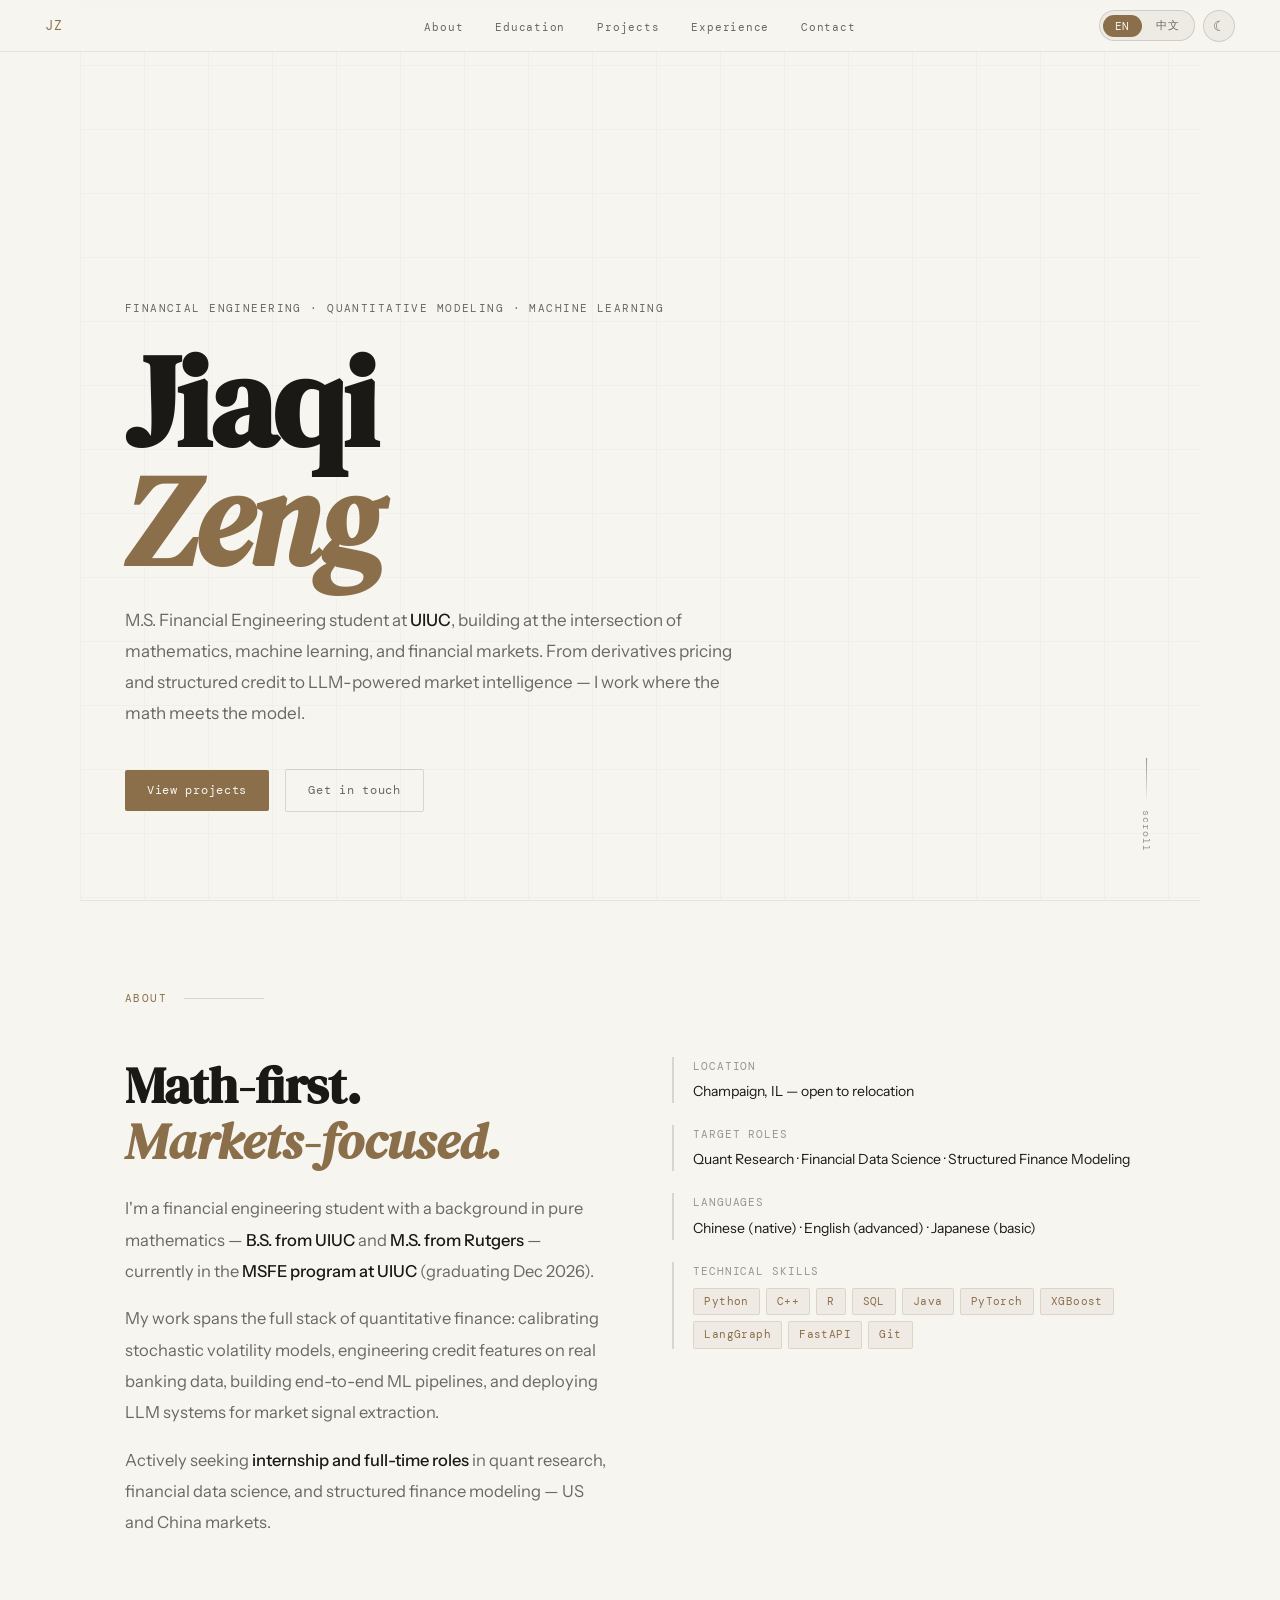
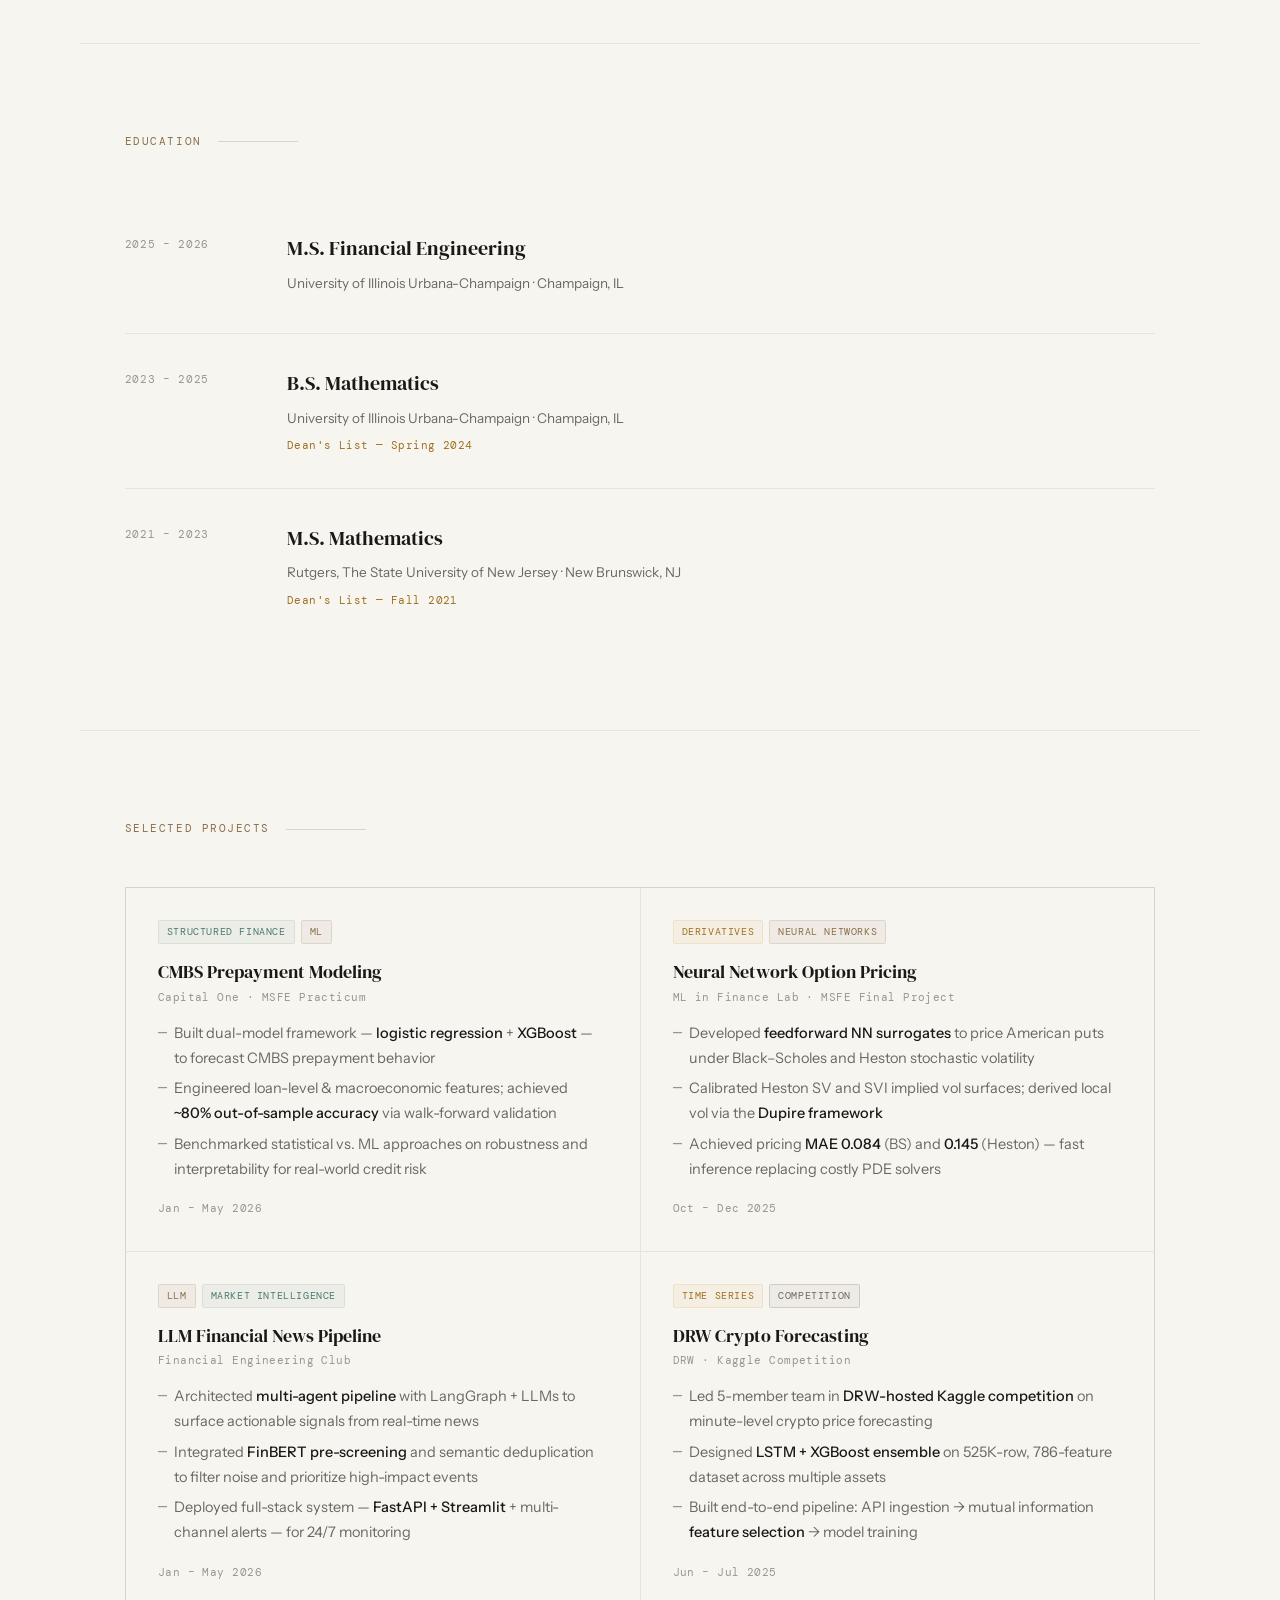
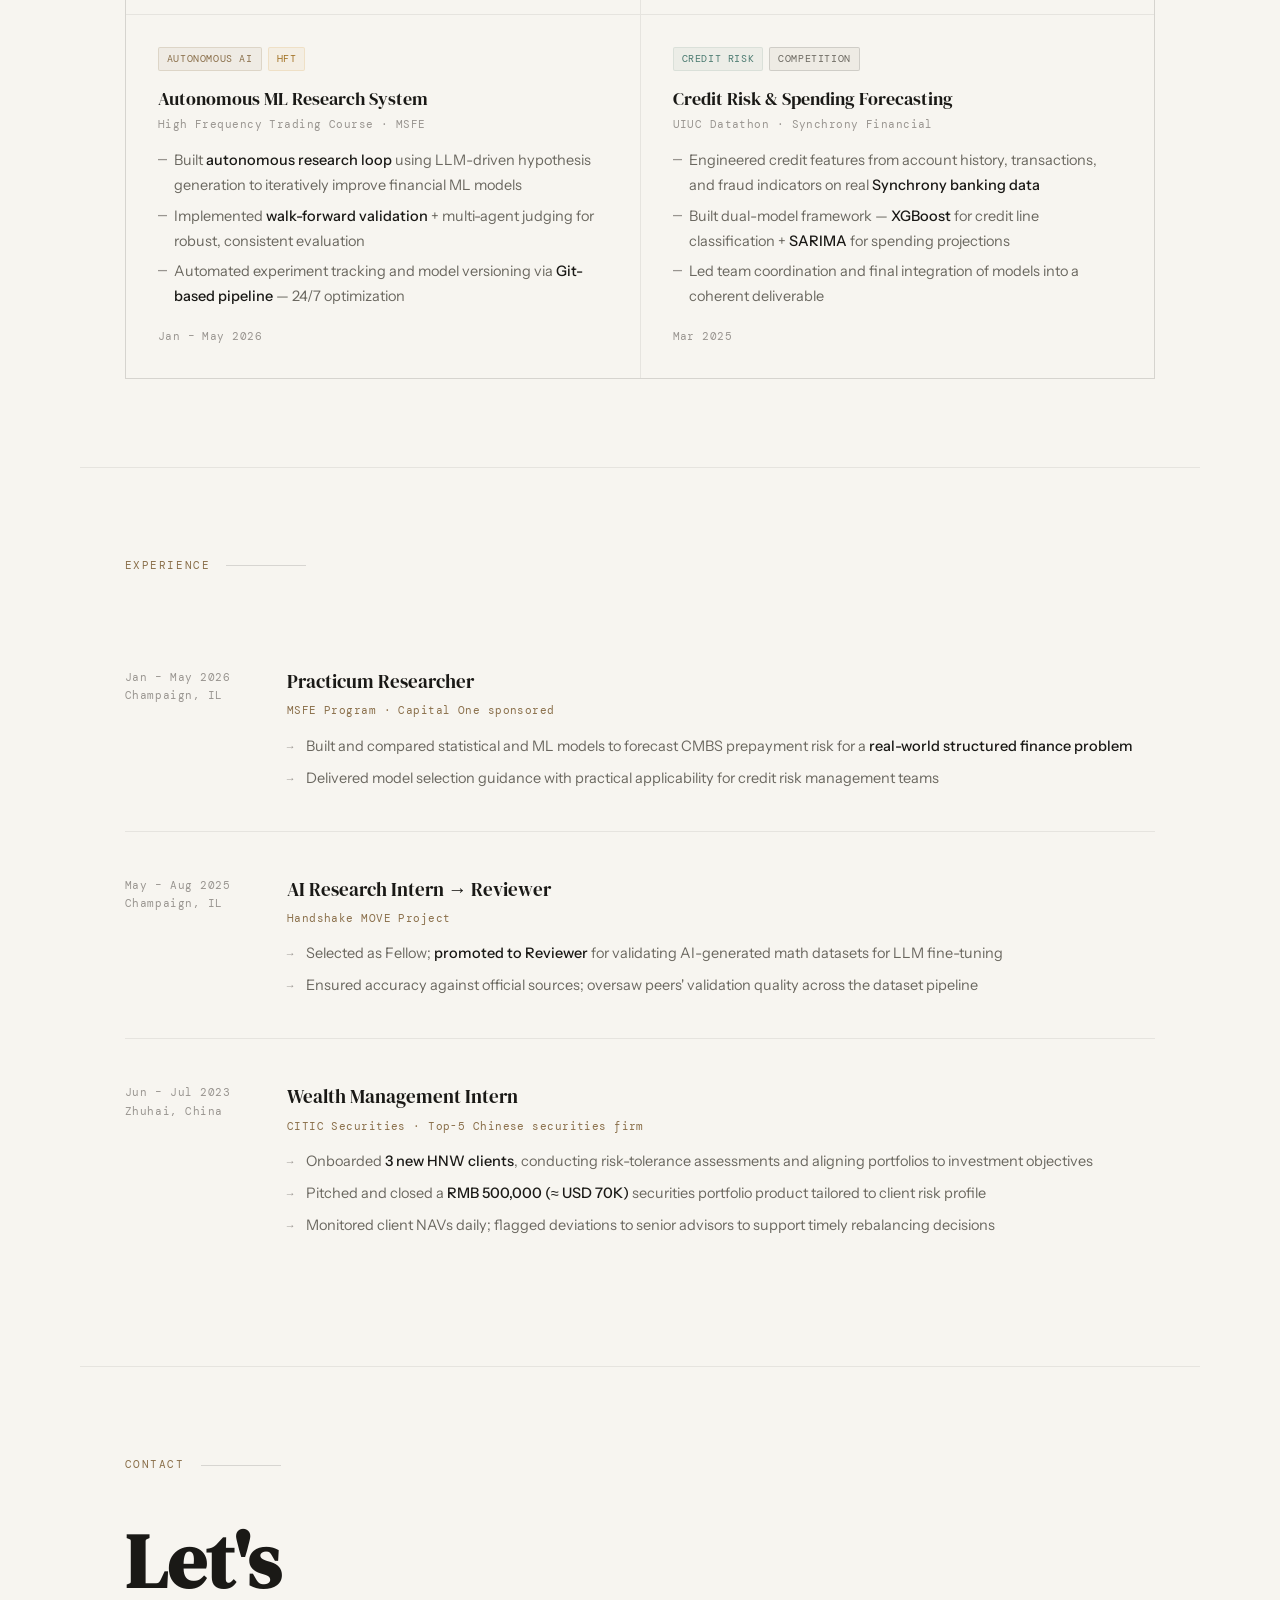
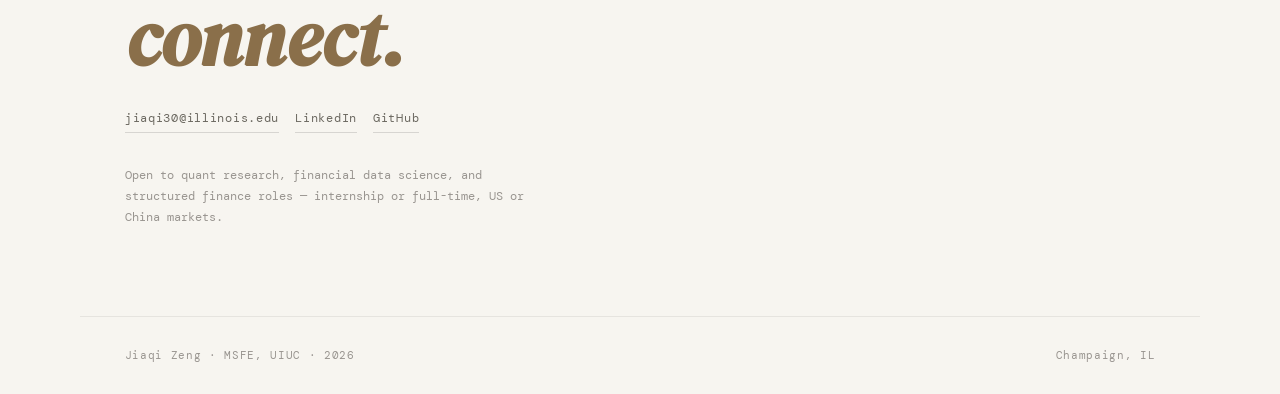
==== index-en.html @ da7a1f0c "Initial personal website" ====
<!DOCTYPE html>
<html lang="en" data-theme="light" data-lang="en">
<head>
<meta charset="UTF-8">
<meta name="viewport" content="width=device-width, initial-scale=1.0">
<title>Jiaqi Zeng</title>
<link rel="preconnect" href="https://fonts.googleapis.com">
<link rel="preconnect" href="https://fonts.gstatic.com" crossorigin>
<link href="https://fonts.googleapis.com/css2?family=DM+Serif+Display:ital@0;1&family=DM+Mono:wght@300;400;500&family=Instrument+Sans:wght@400;500&family=Noto+Serif+SC:wght@400;500&display=swap" rel="stylesheet">
<style>
[data-theme="dark"]{
  --bg:#0a0a0a;--bg2:#111;--bg3:#1a1a1a;--bg4:#222;
  --border:rgba(255,255,255,0.07);--border2:rgba(255,255,255,0.13);
  --text:#e8e6e0;--muted:#7a7870;--muted2:#4e4d48;
  --accent:#c8b89a;--accent2:#8fa89e;--gold:#d4a853;
  --nav-bg:rgba(10,10,10,0.9);
  --tag-bg:rgba(200,184,154,0.08);--tag-bd:rgba(200,184,154,0.18);
  --card:#0a0a0a;--card-h:#161616;
  --grid:rgba(200,184,154,0.03);
}
[data-theme="light"]{
  --bg:#f7f5f0;--bg2:#fff;--bg3:#eeebe4;--bg4:#e5e2da;
  --border:rgba(0,0,0,0.07);--border2:rgba(0,0,0,0.13);
  --text:#1a1916;--muted:#6b6860;--muted2:#999590;
  --accent:#8a6f4a;--accent2:#4a7a70;--gold:#a07020;
  --nav-bg:rgba(247,245,240,0.92);
  --tag-bg:rgba(138,111,74,0.07);--tag-bd:rgba(138,111,74,0.18);
  --card:#f7f5f0;--card-h:#f0ede6;
  --grid:rgba(138,111,74,0.04);
}
*,*::before,*::after{box-sizing:border-box;margin:0;padding:0;}
html{scroll-behavior:smooth;}
body{
  background:var(--bg);color:var(--text);
  font-family:'Instrument Sans',sans-serif;font-size:16px;line-height:1.78;
  overflow-x:hidden;transition:background .35s,color .35s;
}
::selection{background:rgba(200,184,154,.2);}

/* NAV */
nav{
  position:fixed;top:0;left:0;right:0;z-index:200;
  height:52px;display:flex;align-items:center;justify-content:space-between;
  padding:0 clamp(1.2rem,3.8vw,2.8rem);
  background:var(--nav-bg);backdrop-filter:blur(14px);
  border-bottom:1px solid var(--border);transition:background .35s;
}
.logo{font-family:'DM Mono',monospace;font-size:13px;color:var(--accent);letter-spacing:.08em;text-decoration:none;transition:color .2s;}
.logo:hover{color:var(--text);}
.nav-links{
  display:flex;gap:2rem;list-style:none;
  position:absolute;left:50%;transform:translateX(-50%);
}
.nav-links a{font-family:'DM Mono',monospace;font-size:11px;color:var(--muted);text-decoration:none;letter-spacing:.07em;transition:color .2s;}
.nav-links a:hover{color:var(--text);}
.nav-r{display:flex;align-items:center;gap:8px;}
.pill{display:flex;align-items:center;background:var(--bg3);border:1px solid var(--border2);border-radius:100px;padding:3px;gap:2px;}
.tbtn{font-family:'DM Mono',monospace;font-size:11px;letter-spacing:.06em;padding:4px 12px;border-radius:100px;border:none;cursor:pointer;background:transparent;color:var(--muted);transition:background .2s,color .2s;}
.tbtn.on{background:var(--accent);color:var(--bg);}
.ibtn{width:32px;height:32px;border-radius:50%;display:flex;align-items:center;justify-content:center;background:var(--bg3);border:1px solid var(--border2);cursor:pointer;font-size:14px;color:var(--muted);transition:background .2s,color .2s;}
.ibtn:hover{background:var(--bg4);color:var(--text);}

/* HERO */
#hero{
  min-height:100vh;display:flex;flex-direction:column;justify-content:flex-end;
  padding:0 clamp(1.2rem,3.8vw,2.8rem) 5.5rem;
  position:relative;overflow:hidden;
  width:min(1120px,100%);margin:0 auto;
}
.hgrid{position:absolute;inset:0;pointer-events:none;background-image:linear-gradient(var(--grid) 1px,transparent 1px),linear-gradient(90deg,var(--grid) 1px,transparent 1px);background-size:64px 64px;}
.hlabel{font-family:'DM Mono',monospace;font-size:11px;color:var(--muted);letter-spacing:.13em;text-transform:uppercase;margin-bottom:1.6rem;opacity:0;animation:fu .8s .2s forwards;}
.hname{font-family:'DM Serif Display',serif;font-size:clamp(4rem,10vw,9rem);line-height:.92;letter-spacing:-.02em;color:var(--text);margin-bottom:1.6rem;opacity:0;animation:fu .8s .35s forwards;}
.hname em{font-style:italic;color:var(--accent);}
.hdesc{max-width:620px;font-size:17px;color:var(--muted);line-height:1.82;margin-bottom:2.5rem;opacity:0;animation:fu .8s .5s forwards;}
.hdesc strong{color:var(--text);font-weight:500;}
.hcta{display:flex;gap:1rem;align-items:center;opacity:0;animation:fu .8s .65s forwards;}
.bp{font-family:'DM Mono',monospace;font-size:12px;letter-spacing:.06em;padding:10px 22px;background:var(--accent);color:var(--bg);border:none;border-radius:2px;text-decoration:none;transition:opacity .2s,transform .15s;cursor:pointer;}
.bp:hover{opacity:.88;transform:translateY(-1px);}
.bg{font-family:'DM Mono',monospace;font-size:12px;letter-spacing:.06em;padding:10px 22px;background:transparent;color:var(--muted);border:1px solid var(--border2);border-radius:2px;text-decoration:none;transition:color .2s,border-color .2s;}
.bg:hover{color:var(--text);border-color:var(--muted);}
.hscroll{position:absolute;right:2.8rem;bottom:3rem;display:flex;flex-direction:column;align-items:center;gap:8px;opacity:0;animation:fu .8s 1s forwards;}
.hscroll span{font-family:'DM Mono',monospace;font-size:10px;color:var(--muted2);letter-spacing:.1em;writing-mode:vertical-rl;}
.sline{width:1px;height:44px;background:linear-gradient(to bottom,var(--muted2),transparent);animation:sp 2.2s ease-in-out infinite;}

/* SECTIONS */
section{
  padding:5.5rem clamp(1.2rem,3.8vw,2.8rem);
  border-top:1px solid var(--border);transition:border-color .35s;
  width:min(1120px,100%);margin:0 auto;
}
.slabel{font-family:'DM Mono',monospace;font-size:11px;letter-spacing:.14em;color:var(--accent);text-transform:uppercase;margin-bottom:3rem;display:flex;align-items:center;gap:1rem;}
.slabel::after{content:'';flex:1;max-width:80px;height:1px;background:var(--border2);}

/* ABOUT */
.agrid{display:grid;grid-template-columns:1fr 1fr;gap:4rem;align-items:start;}
.ah{font-family:'DM Serif Display',serif;font-size:clamp(2rem,4vw,3.2rem);line-height:1.1;margin-bottom:1.5rem;}
.ah em{font-style:italic;color:var(--accent);}
.at{color:var(--muted);line-height:1.9;font-size:16.5px;margin-bottom:1rem;}
.at strong{color:var(--text);font-weight:500;}
.ar{display:flex;flex-direction:column;gap:1.4rem;}
.ib{border-left:2px solid var(--border2);padding-left:1.2rem;}
.il{font-family:'DM Mono',monospace;font-size:11px;color:var(--muted2);letter-spacing:.08em;text-transform:uppercase;margin-bottom:.3rem;}
.iv{font-size:14px;color:var(--text);line-height:1.55;}
.sw{display:flex;flex-wrap:wrap;gap:6px;margin-top:.4rem;}
.sk{font-family:'DM Mono',monospace;font-size:11px;padding:3px 10px;background:var(--tag-bg);border:1px solid var(--tag-bd);color:var(--accent);border-radius:2px;letter-spacing:.04em;}

/* EDUCATION */
.ei{display:grid;grid-template-columns:130px 1fr;gap:2rem;padding:2rem 0;border-bottom:1px solid var(--border);}
.ei:last-child{border-bottom:none;}
.ey{font-family:'DM Mono',monospace;font-size:11px;color:var(--muted2);letter-spacing:.06em;padding-top:4px;}
.ed{font-family:'DM Serif Display',serif;font-size:1.25rem;color:var(--text);margin-bottom:.25rem;}
.es{font-size:13.5px;color:var(--muted);margin-bottom:.4rem;}
.eh{font-family:'DM Mono',monospace;font-size:11px;color:var(--gold);letter-spacing:.04em;}

/* PROJECTS */
.pgrid{display:grid;grid-template-columns:repeat(2,1fr);gap:1px;background:var(--border);border:1px solid var(--border);}
.pc{background:var(--card);padding:2rem;position:relative;overflow:hidden;transition:background .2s;cursor:default;}
.pc:hover{background:var(--card-h);}
.pc::before{content:'';position:absolute;top:0;left:0;right:0;height:2px;background:transparent;transition:background .3s;}
.pc:hover::before{background:var(--accent);}
.ptags{display:flex;gap:6px;margin-bottom:1rem;flex-wrap:wrap;}
.pt{font-family:'DM Mono',monospace;font-size:10px;letter-spacing:.06em;padding:2px 8px;border-radius:2px;text-transform:uppercase;}
.ptf{background:rgba(143,168,158,.1);color:var(--accent2);border:1px solid rgba(143,168,158,.2);}
.ptm{background:var(--tag-bg);color:var(--accent);border:1px solid var(--tag-bd);}
.ptq{background:rgba(212,168,83,.08);color:var(--gold);border:1px solid rgba(212,168,83,.2);}
.ptc{background:var(--bg3);color:var(--muted);border:1px solid var(--border2);}
.ptitle{font-family:'DM Serif Display',serif;font-size:1.15rem;color:var(--text);margin-bottom:.3rem;line-height:1.25;}
.porg{font-family:'DM Mono',monospace;font-size:11px;color:var(--muted2);margin-bottom:.85rem;letter-spacing:.04em;}
.pbl{list-style:none;display:flex;flex-direction:column;gap:.35rem;}
.pbl li{font-size:14.5px;color:var(--muted);padding-left:1rem;position:relative;line-height:1.72;}
.pbl li::before{content:'—';position:absolute;left:0;color:var(--muted2);font-family:'DM Mono',monospace;}
.pbl li strong{color:var(--text);font-weight:500;}
.pdate{font-family:'DM Mono',monospace;font-size:11px;color:var(--muted2);margin-top:1.1rem;letter-spacing:.04em;}

/* EXPERIENCE */
.xi{display:grid;grid-template-columns:130px 1fr;gap:2rem;padding:2.5rem 0;border-bottom:1px solid var(--border);}
.xi:last-child{border-bottom:none;}
.xp{font-family:'DM Mono',monospace;font-size:11px;color:var(--muted2);letter-spacing:.05em;line-height:1.65;padding-top:4px;}
.xt{font-family:'DM Serif Display',serif;font-size:1.2rem;color:var(--text);margin-bottom:.2rem;}
.xc{font-family:'DM Mono',monospace;font-size:11px;color:var(--accent);margin-bottom:.8rem;letter-spacing:.04em;}
.xbl{list-style:none;display:flex;flex-direction:column;gap:.45rem;}
.xbl li{font-size:14.5px;color:var(--muted);padding-left:1.2rem;position:relative;line-height:1.72;}
.xbl li::before{content:'→';position:absolute;left:0;color:var(--muted2);font-family:'DM Mono',monospace;font-size:11px;top:3px;}
.xbl li strong{color:var(--text);font-weight:500;}

/* CONTACT */
#contact{min-height:48vh;display:flex;flex-direction:column;justify-content:center;}
.ch{font-family:'DM Serif Display',serif;font-size:clamp(2.5rem,6vw,5rem);line-height:1;margin-bottom:2rem;}
.ch em{font-style:italic;color:var(--accent);}
.clinks{display:flex;flex-wrap:wrap;gap:1rem;margin-bottom:2rem;}
.cl{font-family:'DM Mono',monospace;font-size:12px;letter-spacing:.06em;color:var(--muted);text-decoration:none;border-bottom:1px solid var(--border2);padding-bottom:2px;transition:color .2s,border-color .2s;}
.cl:hover{color:var(--accent);border-color:var(--accent);}
.cn{font-family:'DM Mono',monospace;font-size:12px;color:var(--muted2);max-width:420px;line-height:1.75;}

/* FOOTER */
footer{
  padding:1.8rem clamp(1.2rem,3.8vw,2.8rem);
  border-top:1px solid var(--border);display:flex;justify-content:space-between;
  align-items:center;flex-wrap:wrap;gap:1rem;
  width:min(1120px,100%);margin:0 auto;
}
footer span{font-family:'DM Mono',monospace;font-size:11px;color:var(--muted2);letter-spacing:.06em;}

/* ZH FONT OVERRIDES */
[data-lang="zh"] .hname,[data-lang="zh"] .ah,[data-lang="zh"] .ed,
[data-lang="zh"] .ptitle,[data-lang="zh"] .xt,[data-lang="zh"] .ch{
  font-family:'Noto Serif SC','DM Serif Display',serif;letter-spacing:.02em;
}

/* ANIMATIONS */
@keyframes fu{from{opacity:0;transform:translateY(18px);}to{opacity:1;transform:translateY(0);}}
@keyframes sp{0%,100%{opacity:.3;}50%{opacity:1;}}
.reveal{opacity:0;transform:translateY(22px);transition:opacity .7s ease,transform .7s ease;}
.reveal.visible{opacity:1;transform:translateY(0);}

/* RESPONSIVE */
@media(max-width:768px){
  nav{padding:0 1rem;}
  .nav-links{display:none;}
  #hero,section,footer{padding-left:1rem;padding-right:1rem;width:100%;}
  #hero{padding-bottom:4rem;}
  .hscroll{display:none;}
  .agrid,.pgrid{grid-template-columns:1fr;}
  .ei,.xi{grid-template-columns:1fr;gap:.4rem;}
}
</style>
</head>
<body>

<nav>
  <a href="#hero" class="logo">JZ</a>
  <ul class="nav-links">
    <li><a href="#about"      data-en="About"      data-zh="关于">About</a></li>
    <li><a href="#education"  data-en="Education"  data-zh="教育">Education</a></li>
    <li><a href="#projects"   data-en="Projects"   data-zh="项目">Projects</a></li>
    <li><a href="#experience" data-en="Experience" data-zh="经历">Experience</a></li>
    <li><a href="#contact"    data-en="Contact"    data-zh="联系">Contact</a></li>
  </ul>
  <div class="nav-r">
    <div class="pill">
      <button class="tbtn on" id="ben" onclick="setLang('en')">EN</button>
      <button class="tbtn"    id="bzh" onclick="setLang('zh')">中文</button>
    </div>
    <button class="ibtn" id="tibtn" onclick="toggleTheme()">☾</button>
  </div>
</nav>

<!-- HERO -->
<section id="hero">
  <div class="hgrid"></div>
  <p class="hlabel"
     data-en="Financial Engineering · Quantitative Modeling · Machine Learning"
     data-zh="金融工程 · 量化建模 · 机器学习">
    Financial Engineering · Quantitative Modeling · Machine Learning
  </p>
  <h1 class="hname">Jiaqi<br><em>Zeng</em></h1>
  <p class="hdesc"
     data-en="M.S. Financial Engineering student at <strong>UIUC</strong>, building at the intersection of mathematics, machine learning, and financial markets. From derivatives pricing and structured credit to LLM-powered market intelligence — I work where the math meets the model."
     data-zh="<strong>伊利诺伊大学香槟分校</strong>金融工程硕士在读，专注于数学、机器学习与金融市场的交叉领域。研究方向涵盖衍生品定价、结构化信贷建模到基于大语言模型的市场情报系统——在数学推导与模型落地之间寻找最优解。">
    M.S. Financial Engineering student at <strong>UIUC</strong>, building at the intersection of mathematics, machine learning, and financial markets. From derivatives pricing and structured credit to LLM-powered market intelligence — I work where the math meets the model.
  </p>
  <div class="hcta">
    <a href="#projects" class="bp" data-en="View projects" data-zh="查看项目">View projects</a>
    <a href="mailto:jiaqi30@illinois.edu" class="bg" data-en="Get in touch" data-zh="联系我">Get in touch</a>
  </div>
  <div class="hscroll">
    <div class="sline"></div>
    <span data-en="scroll" data-zh="滚动">scroll</span>
  </div>
</section>

<!-- ABOUT -->
<section id="about">
  <p class="slabel" data-en="About" data-zh="关于我">About</p>
  <div class="agrid">
    <div class="reveal">
      <h2 class="ah"
          data-en="Math-first.<br><em>Markets-focused.</em>"
          data-zh="数学为本，<br><em>市场为向。</em>">
        Math-first.<br><em>Markets-focused.</em>
      </h2>
      <p class="at"
         data-en="I'm a financial engineering student with a background in pure mathematics — <strong>B.S. from UIUC</strong> and <strong>M.S. from Rutgers</strong> — currently in the <strong>MSFE program at UIUC</strong> (graduating Dec 2026)."
         data-zh="金融工程在读学生，数学背景扎实——<strong>伊利诺伊大学香槟分校数学学士</strong>、<strong>罗格斯大学数学硕士</strong>，目前就读于<strong>UIUC金融工程硕士项目</strong>（预计2026年12月毕业）。">
        I'm a financial engineering student with a background in pure mathematics — <strong>B.S. from UIUC</strong> and <strong>M.S. from Rutgers</strong> — currently in the <strong>MSFE program at UIUC</strong> (graduating Dec 2026).
      </p>
      <p class="at"
         data-en="My work spans the full stack of quantitative finance: calibrating stochastic volatility models, engineering credit features on real banking data, building end-to-end ML pipelines, and deploying LLM systems for market signal extraction."
         data-zh="研究方向覆盖量化金融全栈：随机波动率模型校准、真实银行数据的信用特征工程、端到端ML流水线构建，以及用于市场信号提取的大语言模型系统部署。">
        My work spans the full stack of quantitative finance: calibrating stochastic volatility models, engineering credit features on real banking data, building end-to-end ML pipelines, and deploying LLM systems for market signal extraction.
      </p>
      <p class="at"
         data-en="Actively seeking <strong>internship and full-time roles</strong> in quant research, financial data science, and structured finance modeling — US and China markets."
         data-zh="正积极寻找量化研究、金融数据科学及结构化金融建模方向的<strong>实习或全职机会</strong>，中美两地均考虑。">
        Actively seeking <strong>internship and full-time roles</strong> in quant research, financial data science, and structured finance modeling — US and China markets.
      </p>
    </div>
    <div class="ar reveal">
      <div class="ib">
        <div class="il" data-en="Location" data-zh="所在地">Location</div>
        <div class="iv" data-en="Champaign, IL — open to relocation" data-zh="伊利诺伊州香槟市，接受外地机会">Champaign, IL — open to relocation</div>
      </div>
      <div class="ib">
        <div class="il" data-en="Target roles" data-zh="目标方向">Target roles</div>
        <div class="iv" data-en="Quant Research · Financial Data Science · Structured Finance Modeling" data-zh="量化研究 · 金融数据科学 · 结构化金融建模">Quant Research · Financial Data Science · Structured Finance Modeling</div>
      </div>
      <div class="ib">
        <div class="il" data-en="Languages" data-zh="语言能力">Languages</div>
        <div class="iv" data-en="Chinese (native) · English (advanced) · Japanese (basic)" data-zh="中文（母语）· 英语（流利）· 日语（基础）">Chinese (native) · English (advanced) · Japanese (basic)</div>
      </div>
      <div class="ib">
        <div class="il" data-en="Technical skills" data-zh="技术栈">Technical skills</div>
        <div class="sw">
          <span class="sk">Python</span><span class="sk">C++</span><span class="sk">R</span>
          <span class="sk">SQL</span><span class="sk">Java</span><span class="sk">PyTorch</span>
          <span class="sk">XGBoost</span><span class="sk">LangGraph</span>
          <span class="sk">FastAPI</span><span class="sk">Git</span>
        </div>
      </div>
    </div>
  </div>
</section>

<!-- EDUCATION -->
<section id="education">
  <p class="slabel" data-en="Education" data-zh="教育背景">Education</p>
  <div class="ei reveal">
    <div class="ey">2025 – 2026</div>
    <div>
      <div class="ed" data-en="M.S. Financial Engineering" data-zh="金融工程硕士">M.S. Financial Engineering</div>
      <div class="es" data-en="University of Illinois Urbana-Champaign · Champaign, IL" data-zh="伊利诺伊大学香槟分校 · 伊利诺伊州香槟市">University of Illinois Urbana-Champaign · Champaign, IL</div>
    </div>
  </div>
  <div class="ei reveal">
    <div class="ey">2023 – 2025</div>
    <div>
      <div class="ed" data-en="B.S. Mathematics" data-zh="数学学士">B.S. Mathematics</div>
      <div class="es" data-en="University of Illinois Urbana-Champaign · Champaign, IL" data-zh="伊利诺伊大学香槟分校 · 伊利诺伊州香槟市">University of Illinois Urbana-Champaign · Champaign, IL</div>
      <div class="eh" data-en="Dean's List — Spring 2024" data-zh="院长奖学金名单 — 2024年春">Dean's List — Spring 2024</div>
    </div>
  </div>
  <div class="ei reveal">
    <div class="ey">2021 – 2023</div>
    <div>
      <div class="ed" data-en="M.S. Mathematics" data-zh="数学硕士">M.S. Mathematics</div>
      <div class="es" data-en="Rutgers, The State University of New Jersey · New Brunswick, NJ" data-zh="罗格斯大学 · 新泽西州新不伦瑞克市">Rutgers, The State University of New Jersey · New Brunswick, NJ</div>
      <div class="eh" data-en="Dean's List — Fall 2021" data-zh="院长奖学金名单 — 2021年秋">Dean's List — Fall 2021</div>
    </div>
  </div>
</section>

<!-- PROJECTS -->
<section id="projects">
  <p class="slabel" data-en="Selected projects" data-zh="精选项目">Selected projects</p>
  <div class="pgrid">

    <div class="pc reveal">
      <div class="ptags">
        <span class="pt ptf" data-en="Structured Finance" data-zh="结构化金融">Structured Finance</span>
        <span class="pt ptm">ML</span>
      </div>
      <div class="ptitle" data-en="CMBS Prepayment Modeling" data-zh="CMBS提前还款建模">CMBS Prepayment Modeling</div>
      <div class="porg" data-en="Capital One · MSFE Practicum" data-zh="Capital One · MSFE实践项目">Capital One · MSFE Practicum</div>
      <ul class="pbl">
        <li data-en="Built dual-model framework — <strong>logistic regression</strong> + <strong>XGBoost</strong> — to forecast CMBS prepayment behavior" data-zh="构建双模型框架——<strong>逻辑回归</strong>基准 + <strong>XGBoost</strong>分类器，预测CMBS提前还款行为">Built dual-model framework — <strong>logistic regression</strong> + <strong>XGBoost</strong> — to forecast CMBS prepayment behavior</li>
        <li data-en="Engineered loan-level &amp; macroeconomic features; achieved <strong>~80% out-of-sample accuracy</strong> via walk-forward validation" data-zh="工程化贷款层级及宏观经济特征；通过前推验证实现<strong>约80%样本外准确率</strong>">Engineered loan-level &amp; macroeconomic features; achieved <strong>~80% out-of-sample accuracy</strong> via walk-forward validation</li>
        <li data-en="Benchmarked statistical vs. ML approaches on robustness and interpretability for real-world credit risk" data-zh="对比统计与ML方法在鲁棒性和可解释性方面的表现，服务实际信用风险管理">Benchmarked statistical vs. ML approaches on robustness and interpretability for real-world credit risk</li>
      </ul>
      <div class="pdate" data-en="Jan – May 2026" data-zh="2026年1月–5月">Jan – May 2026</div>
    </div>

    <div class="pc reveal">
      <div class="ptags">
        <span class="pt ptq" data-en="Derivatives" data-zh="衍生品">Derivatives</span>
        <span class="pt ptm" data-en="Neural Networks" data-zh="神经网络">Neural Networks</span>
      </div>
      <div class="ptitle" data-en="Neural Network Option Pricing" data-zh="神经网络期权定价">Neural Network Option Pricing</div>
      <div class="porg" data-en="ML in Finance Lab · MSFE Final Project" data-zh="金融机器学习课 · MSFE期末项目">ML in Finance Lab · MSFE Final Project</div>
      <ul class="pbl">
        <li data-en="Developed <strong>feedforward NN surrogates</strong> to price American puts under Black–Scholes and Heston stochastic volatility" data-zh="构建<strong>前馈神经网络代理模型</strong>，在Black–Scholes和Heston随机波动率下对美式看跌期权定价">Developed <strong>feedforward NN surrogates</strong> to price American puts under Black–Scholes and Heston stochastic volatility</li>
        <li data-en="Calibrated Heston SV and SVI implied vol surfaces; derived local vol via the <strong>Dupire framework</strong>" data-zh="校准Heston随机波动率及SVI隐含波动率曲面；通过<strong>Dupire框架</strong>推导局部波动率">Calibrated Heston SV and SVI implied vol surfaces; derived local vol via the <strong>Dupire framework</strong></li>
        <li data-en="Achieved pricing <strong>MAE 0.084</strong> (BS) and <strong>0.145</strong> (Heston) — fast inference replacing costly PDE solvers" data-zh="定价<strong>MAE 0.084</strong>（BS）和<strong>0.145</strong>（Heston）——高效推理替代计算密集型PDE求解器">Achieved pricing <strong>MAE 0.084</strong> (BS) and <strong>0.145</strong> (Heston) — fast inference replacing costly PDE solvers</li>
      </ul>
      <div class="pdate" data-en="Oct – Dec 2025" data-zh="2025年10月–12月">Oct – Dec 2025</div>
    </div>

    <div class="pc reveal">
      <div class="ptags">
        <span class="pt ptm">LLM</span>
        <span class="pt ptf" data-en="Market Intelligence" data-zh="市场情报">Market Intelligence</span>
      </div>
      <div class="ptitle" data-en="LLM Financial News Pipeline" data-zh="大语言模型金融新闻系统">LLM Financial News Pipeline</div>
      <div class="porg" data-en="Financial Engineering Club" data-zh="金融工程俱乐部">Financial Engineering Club</div>
      <ul class="pbl">
        <li data-en="Architected <strong>multi-agent pipeline</strong> with LangGraph + LLMs to surface actionable signals from real-time news" data-zh="基于LangGraph和大语言模型构建<strong>多智能体流水线</strong>，从实时新闻中提取可操作的市场信号">Architected <strong>multi-agent pipeline</strong> with LangGraph + LLMs to surface actionable signals from real-time news</li>
        <li data-en="Integrated <strong>FinBERT pre-screening</strong> and semantic deduplication to filter noise and prioritize high-impact events" data-zh="集成<strong>FinBERT预筛选</strong>和语义去重，过滤噪音，优先推送高影响力事件">Integrated <strong>FinBERT pre-screening</strong> and semantic deduplication to filter noise and prioritize high-impact events</li>
        <li data-en="Deployed full-stack system — <strong>FastAPI + Streamlit</strong> + multi-channel alerts — for 24/7 monitoring" data-zh="部署全栈系统——<strong>FastAPI + Streamlit</strong> + 多渠道告警，实现全天候市场监控">Deployed full-stack system — <strong>FastAPI + Streamlit</strong> + multi-channel alerts — for 24/7 monitoring</li>
      </ul>
      <div class="pdate" data-en="Jan – May 2026" data-zh="2026年1月–5月">Jan – May 2026</div>
    </div>

    <div class="pc reveal">
      <div class="ptags">
        <span class="pt ptq" data-en="Time Series" data-zh="时间序列">Time Series</span>
        <span class="pt ptc" data-en="Competition" data-zh="竞赛">Competition</span>
      </div>
      <div class="ptitle" data-en="DRW Crypto Forecasting" data-zh="DRW加密货币预测竞赛">DRW Crypto Forecasting</div>
      <div class="porg" data-en="DRW · Kaggle Competition" data-zh="DRW · Kaggle竞赛">DRW · Kaggle Competition</div>
      <ul class="pbl">
        <li data-en="Led 5-member team in <strong>DRW-hosted Kaggle competition</strong> on minute-level crypto price forecasting" data-zh="带领5人团队参加<strong>DRW主办Kaggle竞赛</strong>，进行分钟级加密货币价格预测">Led 5-member team in <strong>DRW-hosted Kaggle competition</strong> on minute-level crypto price forecasting</li>
        <li data-en="Designed <strong>LSTM + XGBoost ensemble</strong> on 525K-row, 786-feature dataset across multiple assets" data-zh="在52.5万行、786特征的多资产数据集上设计<strong>LSTM + XGBoost集成模型</strong>">Designed <strong>LSTM + XGBoost ensemble</strong> on 525K-row, 786-feature dataset across multiple assets</li>
        <li data-en="Built end-to-end pipeline: API ingestion → mutual information <strong>feature selection</strong> → model training" data-zh="构建端到端流水线：API数据采集 → 互信息<strong>特征筛选</strong> → 模型训练">Built end-to-end pipeline: API ingestion → mutual information <strong>feature selection</strong> → model training</li>
      </ul>
      <div class="pdate" data-en="Jun – Jul 2025" data-zh="2025年6月–7月">Jun – Jul 2025</div>
    </div>

    <div class="pc reveal">
      <div class="ptags">
        <span class="pt ptm" data-en="Autonomous AI" data-zh="自主AI">Autonomous AI</span>
        <span class="pt ptq">HFT</span>
      </div>
      <div class="ptitle" data-en="Autonomous ML Research System" data-zh="自主ML研究优化系统">Autonomous ML Research System</div>
      <div class="porg" data-en="High Frequency Trading Course · MSFE" data-zh="高频交易课程 · MSFE">High Frequency Trading Course · MSFE</div>
      <ul class="pbl">
        <li data-en="Built <strong>autonomous research loop</strong> using LLM-driven hypothesis generation to iteratively improve financial ML models" data-zh="构建<strong>自主研究循环</strong>，通过LLM驱动的假设生成迭代优化金融ML模型">Built <strong>autonomous research loop</strong> using LLM-driven hypothesis generation to iteratively improve financial ML models</li>
        <li data-en="Implemented <strong>walk-forward validation</strong> + multi-agent judging for robust, consistent evaluation" data-zh="实现<strong>前推验证</strong> + 多智能体评判机制，确保模型评估的鲁棒性与一致性">Implemented <strong>walk-forward validation</strong> + multi-agent judging for robust, consistent evaluation</li>
        <li data-en="Automated experiment tracking and model versioning via <strong>Git-based pipeline</strong> — 24/7 optimization" data-zh="通过<strong>Git流水线</strong>自动化实验追踪和模型版本控制——全天候无人干预优化">Automated experiment tracking and model versioning via <strong>Git-based pipeline</strong> — 24/7 optimization</li>
      </ul>
      <div class="pdate" data-en="Jan – May 2026" data-zh="2026年1月–5月">Jan – May 2026</div>
    </div>

    <div class="pc reveal">
      <div class="ptags">
        <span class="pt ptf" data-en="Credit Risk" data-zh="信用风险">Credit Risk</span>
        <span class="pt ptc" data-en="Competition" data-zh="竞赛">Competition</span>
      </div>
      <div class="ptitle" data-en="Credit Risk &amp; Spending Forecasting" data-zh="信用风险与消费预测">Credit Risk &amp; Spending Forecasting</div>
      <div class="porg" data-en="UIUC Datathon · Synchrony Financial" data-zh="UIUC数据马拉松 · Synchrony Financial">UIUC Datathon · Synchrony Financial</div>
      <ul class="pbl">
        <li data-en="Engineered credit features from account history, transactions, and fraud indicators on real <strong>Synchrony banking data</strong>" data-zh="基于真实<strong>Synchrony银行数据</strong>，从账户历史、交易记录和欺诈指标中工程化信用特征">Engineered credit features from account history, transactions, and fraud indicators on real <strong>Synchrony banking data</strong></li>
        <li data-en="Built dual-model framework — <strong>XGBoost</strong> for credit line classification + <strong>SARIMA</strong> for spending projections" data-zh="构建双模型框架——<strong>XGBoost</strong>信用额度分类 + <strong>SARIMA</strong>消费额预测">Built dual-model framework — <strong>XGBoost</strong> for credit line classification + <strong>SARIMA</strong> for spending projections</li>
        <li data-en="Led team coordination and final integration of models into a coherent deliverable" data-zh="负责团队协调，整合各模型输出形成完整交付成果">Led team coordination and final integration of models into a coherent deliverable</li>
      </ul>
      <div class="pdate" data-en="Mar 2025" data-zh="2025年3月">Mar 2025</div>
    </div>

  </div>
</section>

<!-- EXPERIENCE -->
<section id="experience">
  <p class="slabel" data-en="Experience" data-zh="工作经历">Experience</p>

  <div class="xi reveal">
    <div class="xp" data-en="Jan – May 2026&#10;Champaign, IL" data-zh="2026年1月–5月&#10;伊利诺伊州香槟市">Jan – May 2026<br>Champaign, IL</div>
    <div>
      <div class="xt" data-en="Practicum Researcher" data-zh="实践项目研究员">Practicum Researcher</div>
      <div class="xc" data-en="MSFE Program · Capital One sponsored" data-zh="MSFE项目 · Capital One赞助">MSFE Program · Capital One sponsored</div>
      <ul class="xbl">
        <li data-en="Built and compared statistical and ML models to forecast CMBS prepayment risk for a <strong>real-world structured finance problem</strong>" data-zh="构建并对比统计与ML模型，针对<strong>真实结构化金融问题</strong>预测CMBS提前还款风险">Built and compared statistical and ML models to forecast CMBS prepayment risk for a <strong>real-world structured finance problem</strong></li>
        <li data-en="Delivered model selection guidance with practical applicability for credit risk management teams" data-zh="输出具有实际应用价值的模型选择建议，服务于信用风险管理团队">Delivered model selection guidance with practical applicability for credit risk management teams</li>
      </ul>
    </div>
  </div>

  <div class="xi reveal">
    <div class="xp" data-en="May – Aug 2025&#10;Champaign, IL" data-zh="2025年5月–8月&#10;伊利诺伊州香槟市">May – Aug 2025<br>Champaign, IL</div>
    <div>
      <div class="xt" data-en="AI Research Intern → Reviewer" data-zh="AI研究实习生 → 审核员">AI Research Intern → Reviewer</div>
      <div class="xc" data-en="Handshake MOVE Project" data-zh="Handshake MOVE项目">Handshake MOVE Project</div>
      <ul class="xbl">
        <li data-en="Selected as Fellow; <strong>promoted to Reviewer</strong> for validating AI-generated math datasets for LLM fine-tuning" data-zh="入选Fellow；因在验证LLM微调用AI生成数学数据集方面表现突出<strong>晋升为Reviewer</strong>">Selected as Fellow; <strong>promoted to Reviewer</strong> for validating AI-generated math datasets for LLM fine-tuning</li>
        <li data-en="Ensured accuracy against official sources; oversaw peers' validation quality across the dataset pipeline" data-zh="确保内容与权威来源一致；监督同伴验证质量，覆盖整个数据集流水线">Ensured accuracy against official sources; oversaw peers' validation quality across the dataset pipeline</li>
      </ul>
    </div>
  </div>

  <div class="xi reveal">
    <div class="xp" data-en="Jun – Jul 2023&#10;Zhuhai, China" data-zh="2023年6月–7月&#10;中国珠海">Jun – Jul 2023<br>Zhuhai, China</div>
    <div>
      <div class="xt" data-en="Wealth Management Intern" data-zh="财富管理实习生">Wealth Management Intern</div>
      <div class="xc" data-en="CITIC Securities · Top-5 Chinese securities firm" data-zh="中信证券 · 国内头部证券公司">CITIC Securities · Top-5 Chinese securities firm</div>
      <ul class="xbl">
        <li data-en="Onboarded <strong>3 new HNW clients</strong>, conducting risk-tolerance assessments and aligning portfolios to investment objectives" data-zh="开发<strong>3位高净值新客户</strong>，完成风险承受能力评估并将投资组合与客户目标对齐">Onboarded <strong>3 new HNW clients</strong>, conducting risk-tolerance assessments and aligning portfolios to investment objectives</li>
        <li data-en="Pitched and closed a <strong>RMB 500,000 (≈ USD 70K)</strong> securities portfolio product tailored to client risk profile" data-zh="成功销售<strong>50万元人民币（约7万美元）</strong>证券组合产品，方案针对客户风险偏好量身定制">Pitched and closed a <strong>RMB 500,000 (≈ USD 70K)</strong> securities portfolio product tailored to client risk profile</li>
        <li data-en="Monitored client NAVs daily; flagged deviations to senior advisors to support timely rebalancing decisions" data-zh="每日监控客户净值，向高级顾问上报偏差，支持及时再平衡决策">Monitored client NAVs daily; flagged deviations to senior advisors to support timely rebalancing decisions</li>
      </ul>
    </div>
  </div>
</section>

<!-- CONTACT -->
<section id="contact">
  <p class="slabel" data-en="Contact" data-zh="联系我">Contact</p>
  <h2 class="ch reveal"
      data-en="Let's<br><em>connect.</em>"
      data-zh="期待<br><em>交流。</em>">
    Let's<br><em>connect.</em>
  </h2>
  <div class="clinks reveal">
    <a href="mailto:jiaqi30@illinois.edu" class="cl">jiaqi30@illinois.edu</a>
    <a href="http://www.linkedin.com/in/jiaqi-zeng-a7482432b" target="_blank" class="cl">LinkedIn</a>
    <a href="https://github.com/Jekieee" target="_blank" class="cl">GitHub</a>
  </div>
  <p class="cn reveal"
     data-en="Open to quant research, financial data science, and structured finance roles — internship or full-time, US or China markets."
     data-zh="欢迎量化研究、金融数据科学及结构化金融建模方向的机会——实习或全职，中美两地均可。">
    Open to quant research, financial data science, and structured finance roles — internship or full-time, US or China markets.
  </p>
</section>

<footer>
  <span>Jiaqi Zeng · MSFE, UIUC · 2026</span>
  <span>Champaign, IL</span>
</footer>

<script>
function setLang(lang) {
  document.documentElement.setAttribute('data-lang', lang);
  document.getElementById('ben').classList.toggle('on', lang==='en');
  document.getElementById('bzh').classList.toggle('on', lang==='zh');
  const key = 'data-' + lang;
  document.querySelectorAll('[data-en]').forEach(el => {
    const v = el.getAttribute(key);
    if (!v) return;
    const tag = el.tagName;
    const cls = el.classList;
    if (tag==='H1'||tag==='H2'||cls.contains('hdesc')||cls.contains('at')||tag==='LI') {
      el.innerHTML = v;
    } else {
      el.textContent = v;
    }
  });
  // fix period line breaks stored as \n
  document.querySelectorAll('.xp[data-' + lang + ']').forEach(el => {
    el.innerHTML = el.getAttribute('data-' + lang).replace(/\n/g, '<br>');
  });
}

function toggleTheme() {
  const html = document.documentElement;
  const dark = html.getAttribute('data-theme') === 'dark';
  html.setAttribute('data-theme', dark ? 'light' : 'dark');
  document.getElementById('tibtn').textContent = dark ? '☾' : '☀';
}

const obs = new IntersectionObserver(entries => {
  entries.forEach((e, i) => {
    if (e.isIntersecting) {
      setTimeout(() => e.target.classList.add('visible'), i * 70);
      obs.unobserve(e.target);
    }
  });
}, { threshold: 0.08 });
document.querySelectorAll('.reveal').forEach(el => obs.observe(el));
</script>
</body>
</html>
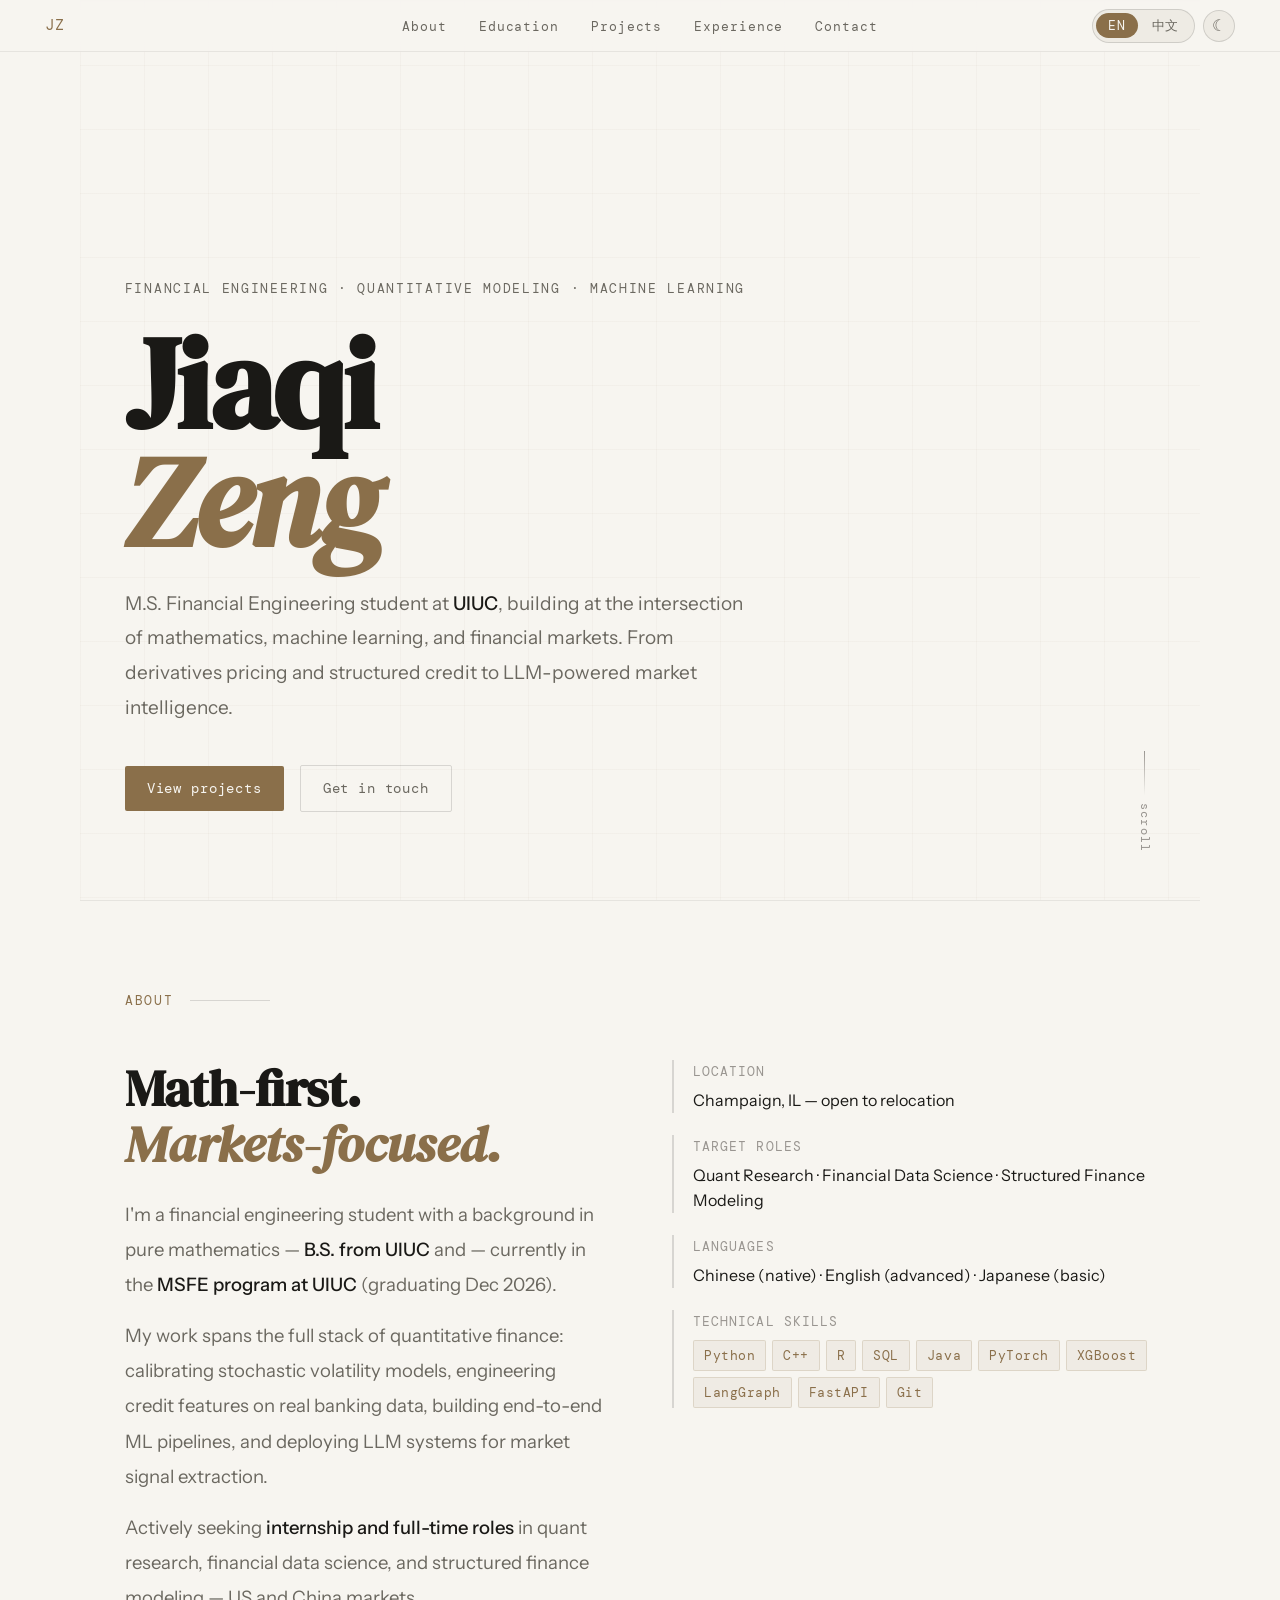
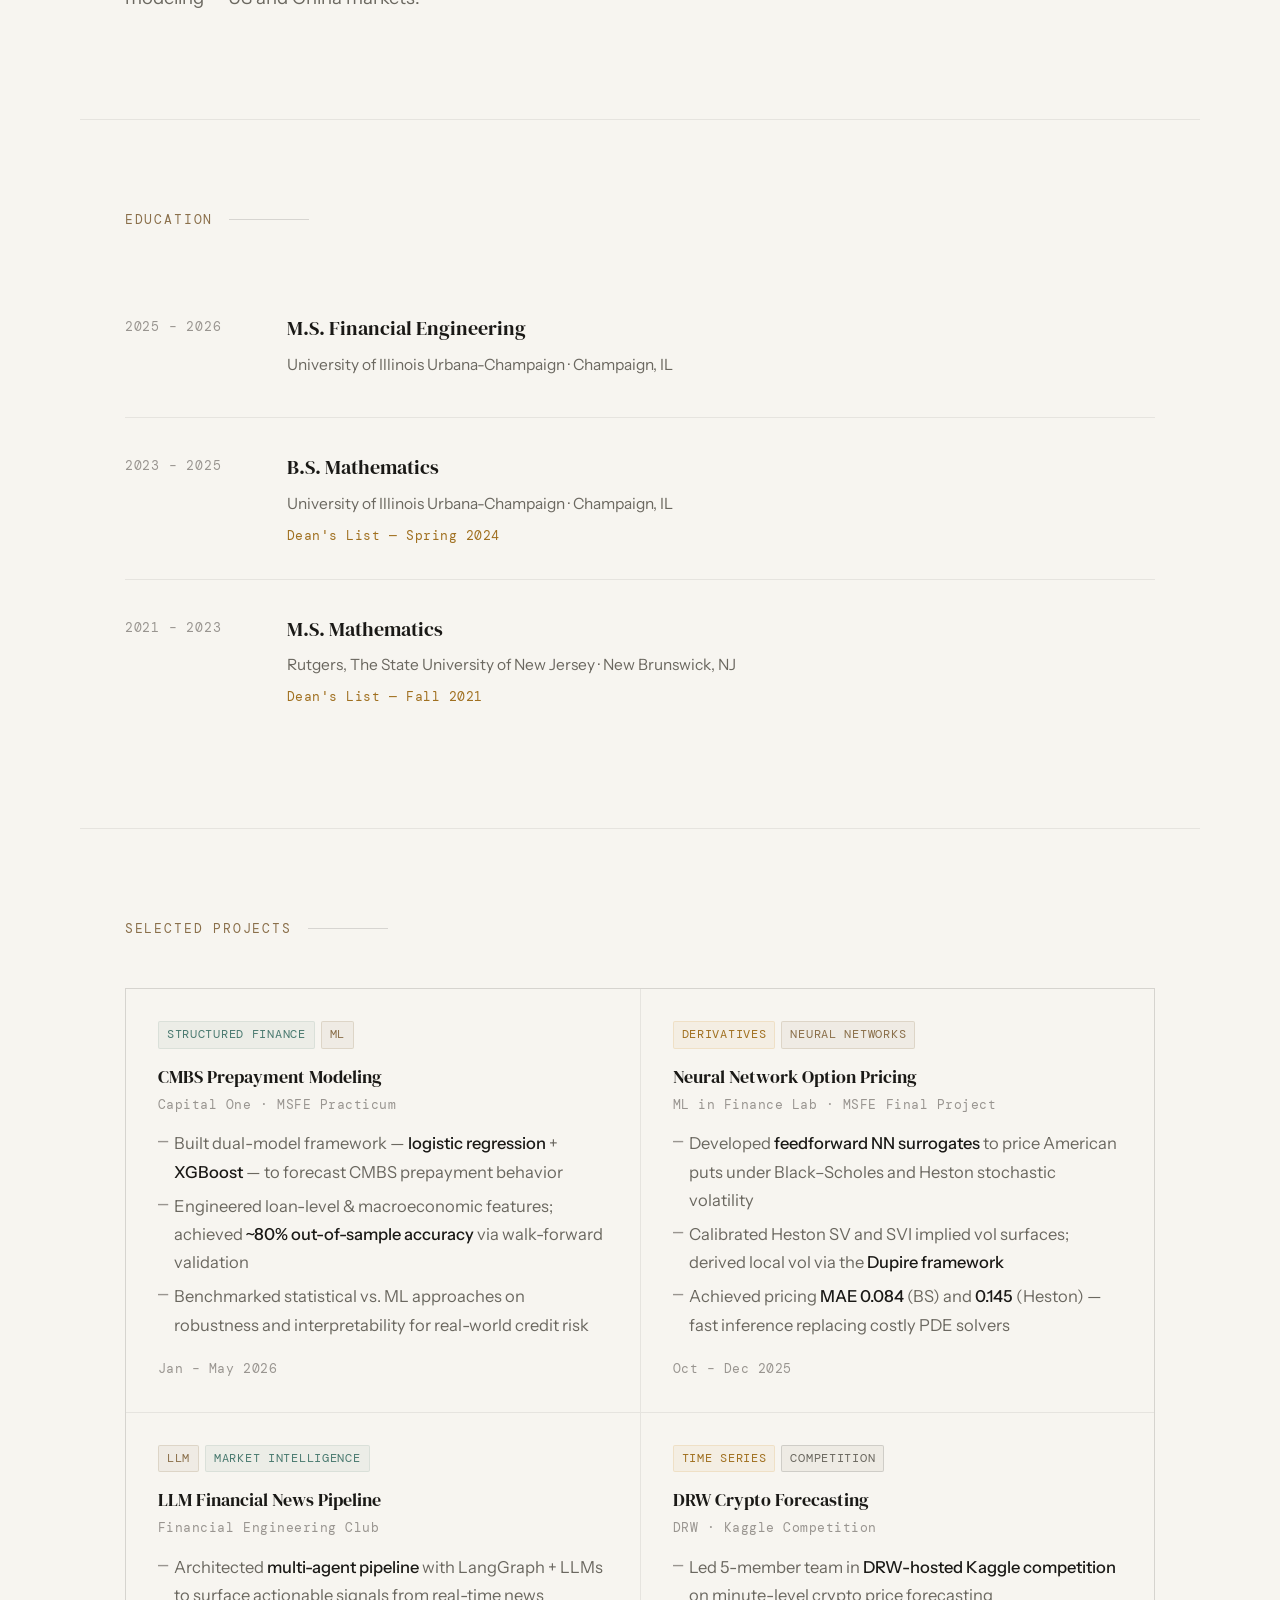
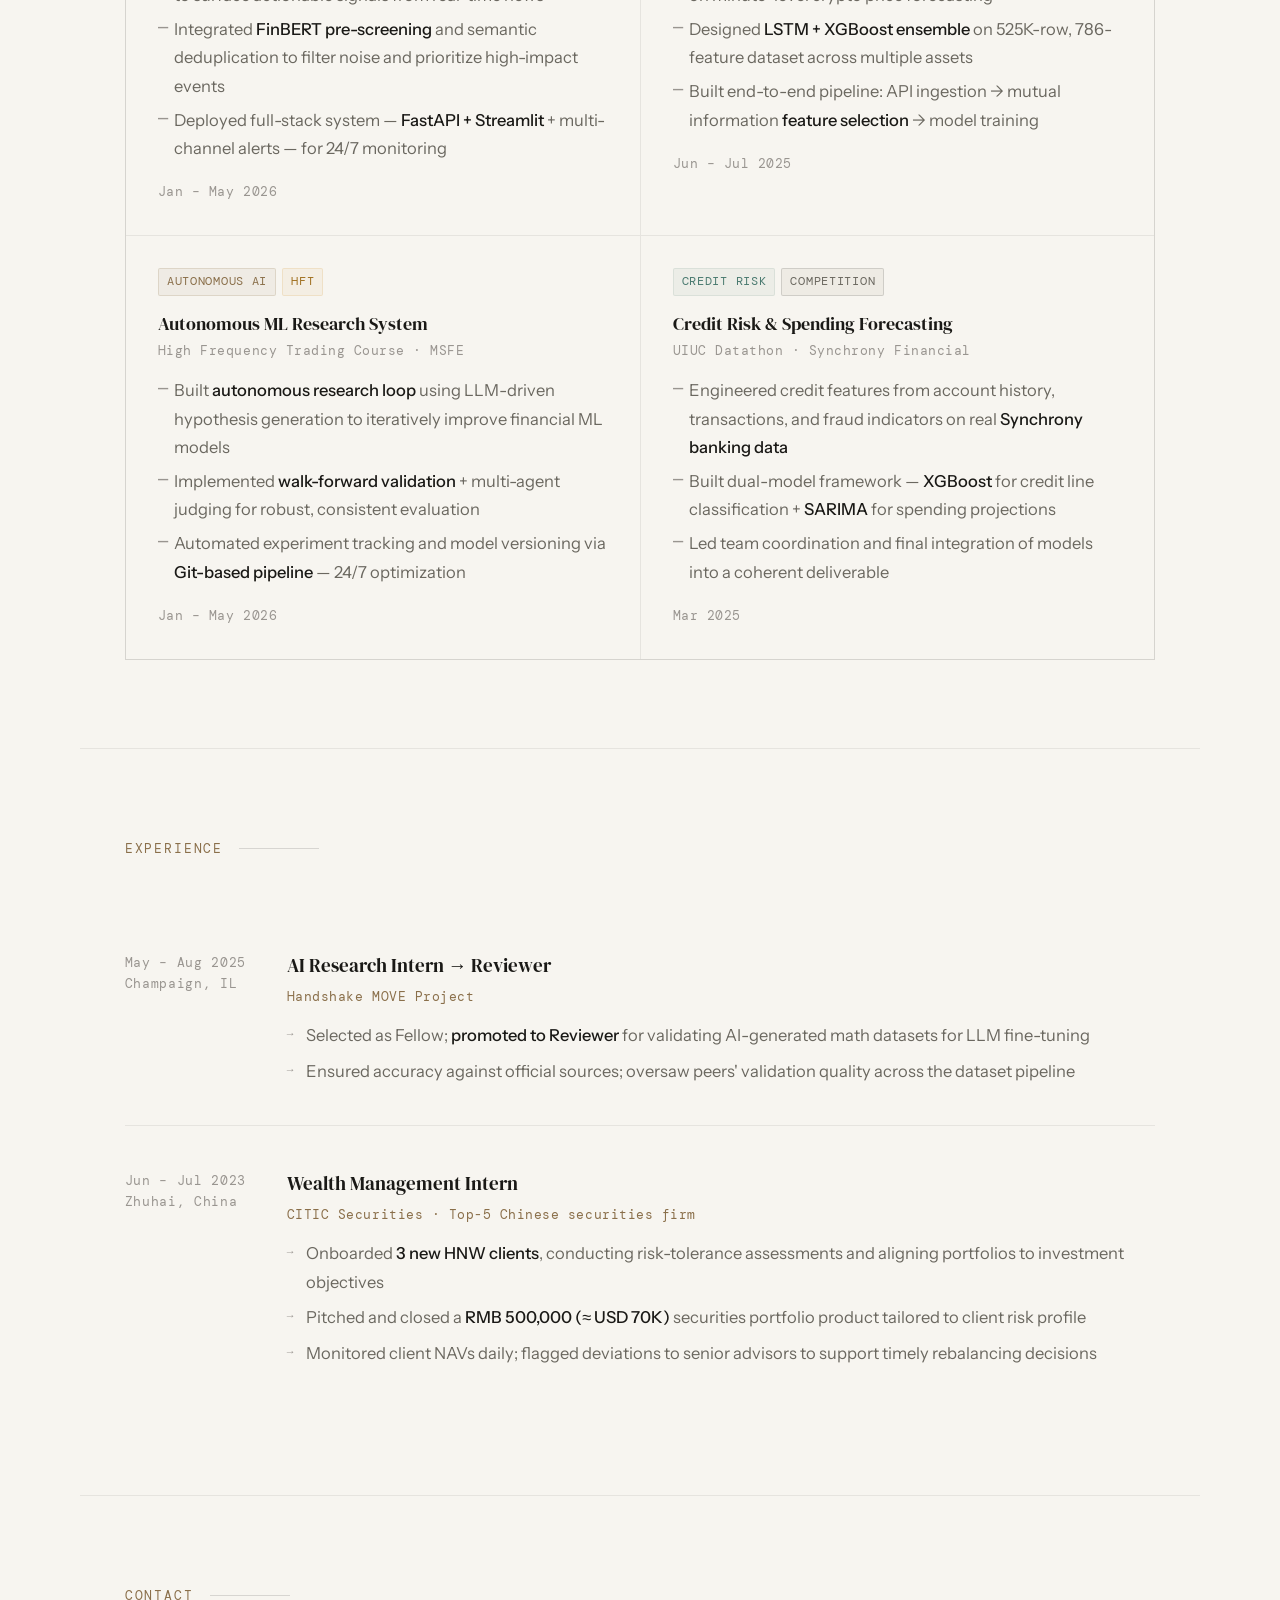
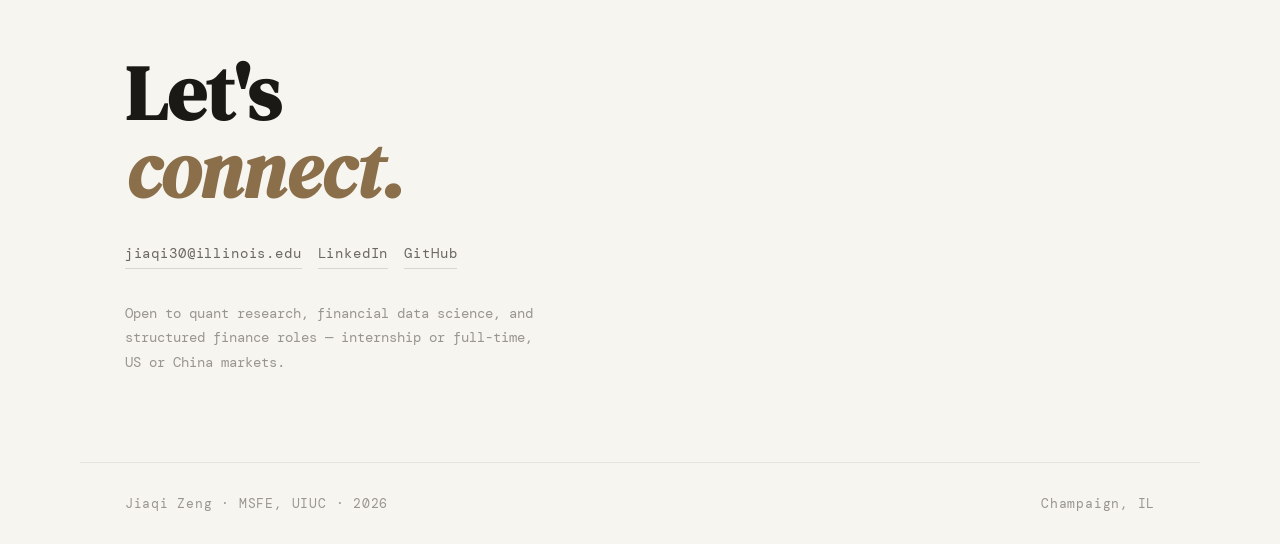
==== commit d934d027: "content changes and dark mode color revise" ====
--- a/index-en.html
+++ b/index-en.html
@@ -9,14 +9,14 @@
 <link href="https://fonts.googleapis.com/css2?family=DM+Serif+Display:ital@0;1&family=DM+Mono:wght@300;400;500&family=Instrument+Sans:wght@400;500&family=Noto+Serif+SC:wght@400;500&display=swap" rel="stylesheet">
 <style>
 [data-theme="dark"]{
-  --bg:#0a0a0a;--bg2:#111;--bg3:#1a1a1a;--bg4:#222;
-  --border:rgba(255,255,255,0.07);--border2:rgba(255,255,255,0.13);
-  --text:#e8e6e0;--muted:#7a7870;--muted2:#4e4d48;
+  --bg:#161714;--bg2:#1b1d19;--bg3:#242722;--bg4:#2c2f2a;
+  --border:rgba(255,255,255,0.09);--border2:rgba(255,255,255,0.16);
+  --text:#efede7;--muted:#b2ada2;--muted2:#8a857a;
   --accent:#c8b89a;--accent2:#8fa89e;--gold:#d4a853;
-  --nav-bg:rgba(10,10,10,0.9);
-  --tag-bg:rgba(200,184,154,0.08);--tag-bd:rgba(200,184,154,0.18);
-  --card:#0a0a0a;--card-h:#161616;
-  --grid:rgba(200,184,154,0.03);
+  --nav-bg:rgba(22,23,20,0.84);
+  --tag-bg:rgba(200,184,154,0.12);--tag-bd:rgba(200,184,154,0.24);
+  --card:#1b1d19;--card-h:#242722;
+  --grid:rgba(200,184,154,0.05);
 }
 [data-theme="light"]{
   --bg:#f7f5f0;--bg2:#fff;--bg3:#eeebe4;--bg4:#e5e2da;
@@ -32,7 +32,7 @@
 html{scroll-behavior:smooth;}
 body{
   background:var(--bg);color:var(--text);
-  font-family:'Instrument Sans',sans-serif;font-size:16px;line-height:1.78;
+  font-family:'Instrument Sans',sans-serif;font-size:18px;line-height:1.78;
   overflow-x:hidden;transition:background .35s,color .35s;
 }
 ::selection{background:rgba(200,184,154,.2);}
@@ -45,19 +45,19 @@
   background:var(--nav-bg);backdrop-filter:blur(14px);
   border-bottom:1px solid var(--border);transition:background .35s;
 }
-.logo{font-family:'DM Mono',monospace;font-size:13px;color:var(--accent);letter-spacing:.08em;text-decoration:none;transition:color .2s;}
+.logo{font-family:'DM Mono',monospace;font-size:15px;color:var(--accent);letter-spacing:.08em;text-decoration:none;transition:color .2s;}
 .logo:hover{color:var(--text);}
 .nav-links{
   display:flex;gap:2rem;list-style:none;
   position:absolute;left:50%;transform:translateX(-50%);
 }
-.nav-links a{font-family:'DM Mono',monospace;font-size:11px;color:var(--muted);text-decoration:none;letter-spacing:.07em;transition:color .2s;}
+.nav-links a{font-family:'DM Mono',monospace;font-size:13px;color:var(--muted);text-decoration:none;letter-spacing:.07em;transition:color .2s;}
 .nav-links a:hover{color:var(--text);}
 .nav-r{display:flex;align-items:center;gap:8px;}
 .pill{display:flex;align-items:center;background:var(--bg3);border:1px solid var(--border2);border-radius:100px;padding:3px;gap:2px;}
-.tbtn{font-family:'DM Mono',monospace;font-size:11px;letter-spacing:.06em;padding:4px 12px;border-radius:100px;border:none;cursor:pointer;background:transparent;color:var(--muted);transition:background .2s,color .2s;}
+.tbtn{font-family:'DM Mono',monospace;font-size:13px;letter-spacing:.06em;padding:4px 12px;border-radius:100px;border:none;cursor:pointer;background:transparent;color:var(--muted);transition:background .2s,color .2s;}
 .tbtn.on{background:var(--accent);color:var(--bg);}
-.ibtn{width:32px;height:32px;border-radius:50%;display:flex;align-items:center;justify-content:center;background:var(--bg3);border:1px solid var(--border2);cursor:pointer;font-size:14px;color:var(--muted);transition:background .2s,color .2s;}
+.ibtn{width:32px;height:32px;border-radius:50%;display:flex;align-items:center;justify-content:center;background:var(--bg3);border:1px solid var(--border2);cursor:pointer;font-size:16px;color:var(--muted);transition:background .2s,color .2s;}
 .ibtn:hover{background:var(--bg4);color:var(--text);}
 
 /* HERO */
@@ -68,18 +68,18 @@
   width:min(1120px,100%);margin:0 auto;
 }
 .hgrid{position:absolute;inset:0;pointer-events:none;background-image:linear-gradient(var(--grid) 1px,transparent 1px),linear-gradient(90deg,var(--grid) 1px,transparent 1px);background-size:64px 64px;}
-.hlabel{font-family:'DM Mono',monospace;font-size:11px;color:var(--muted);letter-spacing:.13em;text-transform:uppercase;margin-bottom:1.6rem;opacity:0;animation:fu .8s .2s forwards;}
+.hlabel{font-family:'DM Mono',monospace;font-size:13px;color:var(--muted);letter-spacing:.13em;text-transform:uppercase;margin-bottom:1.6rem;opacity:0;animation:fu .8s .2s forwards;}
 .hname{font-family:'DM Serif Display',serif;font-size:clamp(4rem,10vw,9rem);line-height:.92;letter-spacing:-.02em;color:var(--text);margin-bottom:1.6rem;opacity:0;animation:fu .8s .35s forwards;}
 .hname em{font-style:italic;color:var(--accent);}
-.hdesc{max-width:620px;font-size:17px;color:var(--muted);line-height:1.82;margin-bottom:2.5rem;opacity:0;animation:fu .8s .5s forwards;}
+.hdesc{max-width:620px;font-size:19px;color:var(--muted);line-height:1.82;margin-bottom:2.5rem;opacity:0;animation:fu .8s .5s forwards;}
 .hdesc strong{color:var(--text);font-weight:500;}
 .hcta{display:flex;gap:1rem;align-items:center;opacity:0;animation:fu .8s .65s forwards;}
-.bp{font-family:'DM Mono',monospace;font-size:12px;letter-spacing:.06em;padding:10px 22px;background:var(--accent);color:var(--bg);border:none;border-radius:2px;text-decoration:none;transition:opacity .2s,transform .15s;cursor:pointer;}
+.bp{font-family:'DM Mono',monospace;font-size:14px;letter-spacing:.06em;padding:10px 22px;background:var(--accent);color:var(--bg);border:none;border-radius:2px;text-decoration:none;transition:opacity .2s,transform .15s;cursor:pointer;}
 .bp:hover{opacity:.88;transform:translateY(-1px);}
-.bg{font-family:'DM Mono',monospace;font-size:12px;letter-spacing:.06em;padding:10px 22px;background:transparent;color:var(--muted);border:1px solid var(--border2);border-radius:2px;text-decoration:none;transition:color .2s,border-color .2s;}
+.bg{font-family:'DM Mono',monospace;font-size:14px;letter-spacing:.06em;padding:10px 22px;background:transparent;color:var(--muted);border:1px solid var(--border2);border-radius:2px;text-decoration:none;transition:color .2s,border-color .2s;}
 .bg:hover{color:var(--text);border-color:var(--muted);}
 .hscroll{position:absolute;right:2.8rem;bottom:3rem;display:flex;flex-direction:column;align-items:center;gap:8px;opacity:0;animation:fu .8s 1s forwards;}
-.hscroll span{font-family:'DM Mono',monospace;font-size:10px;color:var(--muted2);letter-spacing:.1em;writing-mode:vertical-rl;}
+.hscroll span{font-family:'DM Mono',monospace;font-size:12px;color:var(--muted2);letter-spacing:.1em;writing-mode:vertical-rl;}
 .sline{width:1px;height:44px;background:linear-gradient(to bottom,var(--muted2),transparent);animation:sp 2.2s ease-in-out infinite;}
 
 /* SECTIONS */
@@ -88,29 +88,29 @@
   border-top:1px solid var(--border);transition:border-color .35s;
   width:min(1120px,100%);margin:0 auto;
 }
-.slabel{font-family:'DM Mono',monospace;font-size:11px;letter-spacing:.14em;color:var(--accent);text-transform:uppercase;margin-bottom:3rem;display:flex;align-items:center;gap:1rem;}
+.slabel{font-family:'DM Mono',monospace;font-size:13px;letter-spacing:.14em;color:var(--accent);text-transform:uppercase;margin-bottom:3rem;display:flex;align-items:center;gap:1rem;}
 .slabel::after{content:'';flex:1;max-width:80px;height:1px;background:var(--border2);}
 
 /* ABOUT */
 .agrid{display:grid;grid-template-columns:1fr 1fr;gap:4rem;align-items:start;}
 .ah{font-family:'DM Serif Display',serif;font-size:clamp(2rem,4vw,3.2rem);line-height:1.1;margin-bottom:1.5rem;}
 .ah em{font-style:italic;color:var(--accent);}
-.at{color:var(--muted);line-height:1.9;font-size:16.5px;margin-bottom:1rem;}
+.at{color:var(--muted);line-height:1.9;font-size:18.5px;margin-bottom:1rem;}
 .at strong{color:var(--text);font-weight:500;}
 .ar{display:flex;flex-direction:column;gap:1.4rem;}
 .ib{border-left:2px solid var(--border2);padding-left:1.2rem;}
-.il{font-family:'DM Mono',monospace;font-size:11px;color:var(--muted2);letter-spacing:.08em;text-transform:uppercase;margin-bottom:.3rem;}
-.iv{font-size:14px;color:var(--text);line-height:1.55;}
+.il{font-family:'DM Mono',monospace;font-size:13px;color:var(--muted2);letter-spacing:.08em;text-transform:uppercase;margin-bottom:.3rem;}
+.iv{font-size:16px;color:var(--text);line-height:1.55;}
 .sw{display:flex;flex-wrap:wrap;gap:6px;margin-top:.4rem;}
-.sk{font-family:'DM Mono',monospace;font-size:11px;padding:3px 10px;background:var(--tag-bg);border:1px solid var(--tag-bd);color:var(--accent);border-radius:2px;letter-spacing:.04em;}
+.sk{font-family:'DM Mono',monospace;font-size:13px;padding:3px 10px;background:var(--tag-bg);border:1px solid var(--tag-bd);color:var(--accent);border-radius:2px;letter-spacing:.04em;}
 
 /* EDUCATION */
 .ei{display:grid;grid-template-columns:130px 1fr;gap:2rem;padding:2rem 0;border-bottom:1px solid var(--border);}
 .ei:last-child{border-bottom:none;}
-.ey{font-family:'DM Mono',monospace;font-size:11px;color:var(--muted2);letter-spacing:.06em;padding-top:4px;}
+.ey{font-family:'DM Mono',monospace;font-size:13px;color:var(--muted2);letter-spacing:.06em;padding-top:4px;}
 .ed{font-family:'DM Serif Display',serif;font-size:1.25rem;color:var(--text);margin-bottom:.25rem;}
-.es{font-size:13.5px;color:var(--muted);margin-bottom:.4rem;}
-.eh{font-family:'DM Mono',monospace;font-size:11px;color:var(--gold);letter-spacing:.04em;}
+.es{font-size:15.5px;color:var(--muted);margin-bottom:.4rem;}
+.eh{font-family:'DM Mono',monospace;font-size:13px;color:var(--gold);letter-spacing:.04em;}
 
 /* PROJECTS */
 .pgrid{display:grid;grid-template-columns:repeat(2,1fr);gap:1px;background:var(--border);border:1px solid var(--border);}
@@ -119,27 +119,27 @@
 .pc::before{content:'';position:absolute;top:0;left:0;right:0;height:2px;background:transparent;transition:background .3s;}
 .pc:hover::before{background:var(--accent);}
 .ptags{display:flex;gap:6px;margin-bottom:1rem;flex-wrap:wrap;}
-.pt{font-family:'DM Mono',monospace;font-size:10px;letter-spacing:.06em;padding:2px 8px;border-radius:2px;text-transform:uppercase;}
+.pt{font-family:'DM Mono',monospace;font-size:12px;letter-spacing:.06em;padding:2px 8px;border-radius:2px;text-transform:uppercase;}
 .ptf{background:rgba(143,168,158,.1);color:var(--accent2);border:1px solid rgba(143,168,158,.2);}
 .ptm{background:var(--tag-bg);color:var(--accent);border:1px solid var(--tag-bd);}
 .ptq{background:rgba(212,168,83,.08);color:var(--gold);border:1px solid rgba(212,168,83,.2);}
 .ptc{background:var(--bg3);color:var(--muted);border:1px solid var(--border2);}
 .ptitle{font-family:'DM Serif Display',serif;font-size:1.15rem;color:var(--text);margin-bottom:.3rem;line-height:1.25;}
-.porg{font-family:'DM Mono',monospace;font-size:11px;color:var(--muted2);margin-bottom:.85rem;letter-spacing:.04em;}
+.porg{font-family:'DM Mono',monospace;font-size:13px;color:var(--muted2);margin-bottom:.85rem;letter-spacing:.04em;}
 .pbl{list-style:none;display:flex;flex-direction:column;gap:.35rem;}
-.pbl li{font-size:14.5px;color:var(--muted);padding-left:1rem;position:relative;line-height:1.72;}
+.pbl li{font-size:16.5px;color:var(--muted);padding-left:1rem;position:relative;line-height:1.72;}
 .pbl li::before{content:'—';position:absolute;left:0;color:var(--muted2);font-family:'DM Mono',monospace;}
 .pbl li strong{color:var(--text);font-weight:500;}
-.pdate{font-family:'DM Mono',monospace;font-size:11px;color:var(--muted2);margin-top:1.1rem;letter-spacing:.04em;}
+.pdate{font-family:'DM Mono',monospace;font-size:13px;color:var(--muted2);margin-top:1.1rem;letter-spacing:.04em;}
 
 /* EXPERIENCE */
 .xi{display:grid;grid-template-columns:130px 1fr;gap:2rem;padding:2.5rem 0;border-bottom:1px solid var(--border);}
 .xi:last-child{border-bottom:none;}
-.xp{font-family:'DM Mono',monospace;font-size:11px;color:var(--muted2);letter-spacing:.05em;line-height:1.65;padding-top:4px;}
+.xp{font-family:'DM Mono',monospace;font-size:13px;color:var(--muted2);letter-spacing:.05em;line-height:1.65;padding-top:4px;}
 .xt{font-family:'DM Serif Display',serif;font-size:1.2rem;color:var(--text);margin-bottom:.2rem;}
-.xc{font-family:'DM Mono',monospace;font-size:11px;color:var(--accent);margin-bottom:.8rem;letter-spacing:.04em;}
+.xc{font-family:'DM Mono',monospace;font-size:13px;color:var(--accent);margin-bottom:.8rem;letter-spacing:.04em;}
 .xbl{list-style:none;display:flex;flex-direction:column;gap:.45rem;}
-.xbl li{font-size:14.5px;color:var(--muted);padding-left:1.2rem;position:relative;line-height:1.72;}
+.xbl li{font-size:16.5px;color:var(--muted);padding-left:1.2rem;position:relative;line-height:1.72;}
 .xbl li::before{content:'→';position:absolute;left:0;color:var(--muted2);font-family:'DM Mono',monospace;font-size:11px;top:3px;}
 .xbl li strong{color:var(--text);font-weight:500;}
 
@@ -148,9 +148,9 @@
 .ch{font-family:'DM Serif Display',serif;font-size:clamp(2.5rem,6vw,5rem);line-height:1;margin-bottom:2rem;}
 .ch em{font-style:italic;color:var(--accent);}
 .clinks{display:flex;flex-wrap:wrap;gap:1rem;margin-bottom:2rem;}
-.cl{font-family:'DM Mono',monospace;font-size:12px;letter-spacing:.06em;color:var(--muted);text-decoration:none;border-bottom:1px solid var(--border2);padding-bottom:2px;transition:color .2s,border-color .2s;}
+.cl{font-family:'DM Mono',monospace;font-size:14px;letter-spacing:.06em;color:var(--muted);text-decoration:none;border-bottom:1px solid var(--border2);padding-bottom:2px;transition:color .2s,border-color .2s;}
 .cl:hover{color:var(--accent);border-color:var(--accent);}
-.cn{font-family:'DM Mono',monospace;font-size:12px;color:var(--muted2);max-width:420px;line-height:1.75;}
+.cn{font-family:'DM Mono',monospace;font-size:14px;color:var(--muted2);max-width:420px;line-height:1.75;}
 
 /* FOOTER */
 footer{
@@ -159,7 +159,7 @@
   align-items:center;flex-wrap:wrap;gap:1rem;
   width:min(1120px,100%);margin:0 auto;
 }
-footer span{font-family:'DM Mono',monospace;font-size:11px;color:var(--muted2);letter-spacing:.06em;}
+footer span{font-family:'DM Mono',monospace;font-size:13px;color:var(--muted2);letter-spacing:.06em;}
 
 /* ZH FONT OVERRIDES */
 [data-lang="zh"] .hname,[data-lang="zh"] .ah,[data-lang="zh"] .ed,
@@ -198,8 +198,8 @@
   </ul>
   <div class="nav-r">
     <div class="pill">
-      <button class="tbtn on" id="ben" onclick="setLang('en')">EN</button>
-      <button class="tbtn"    id="bzh" onclick="setLang('zh')">中文</button>
+      <button class="tbtn on" id="ben">EN</button>
+      <button class="tbtn" id="bzh" onclick="window.location.href='index-zh.html'">中文</button>
     </div>
     <button class="ibtn" id="tibtn" onclick="toggleTheme()">☾</button>
   </div>
@@ -215,7 +215,7 @@
   </p>
   <h1 class="hname">Jiaqi<br><em>Zeng</em></h1>
   <p class="hdesc"
-     data-en="M.S. Financial Engineering student at <strong>UIUC</strong>, building at the intersection of mathematics, machine learning, and financial markets. From derivatives pricing and structured credit to LLM-powered market intelligence — I work where the math meets the model."
+     data-en="M.S. Financial Engineering student at <strong>UIUC</strong>, building at the intersection of mathematics, machine learning, and financial markets. From derivatives pricing and structured credit to LLM-powered market intelligence."
      data-zh="<strong>伊利诺伊大学香槟分校</strong>金融工程硕士在读，专注于数学、机器学习与金融市场的交叉领域。研究方向涵盖衍生品定价、结构化信贷建模到基于大语言模型的市场情报系统——在数学推导与模型落地之间寻找最优解。">
     M.S. Financial Engineering student at <strong>UIUC</strong>, building at the intersection of mathematics, machine learning, and financial markets. From derivatives pricing and structured credit to LLM-powered market intelligence — I work where the math meets the model.
   </p>
@@ -240,7 +240,7 @@
         Math-first.<br><em>Markets-focused.</em>
       </h2>
       <p class="at"
-         data-en="I'm a financial engineering student with a background in pure mathematics — <strong>B.S. from UIUC</strong> and <strong>M.S. from Rutgers</strong> — currently in the <strong>MSFE program at UIUC</strong> (graduating Dec 2026)."
+         data-en="I'm a financial engineering student with a background in pure mathematics — <strong>B.S. from UIUC</strong> and — currently in the <strong>MSFE program at UIUC</strong> (graduating Dec 2026)."
          data-zh="金融工程在读学生，数学背景扎实——<strong>伊利诺伊大学香槟分校数学学士</strong>、<strong>罗格斯大学数学硕士</strong>，目前就读于<strong>UIUC金融工程硕士项目</strong>（预计2026年12月毕业）。">
         I'm a financial engineering student with a background in pure mathematics — <strong>B.S. from UIUC</strong> and <strong>M.S. from Rutgers</strong> — currently in the <strong>MSFE program at UIUC</strong> (graduating Dec 2026).
       </p>
@@ -410,18 +410,6 @@
 <!-- EXPERIENCE -->
 <section id="experience">
   <p class="slabel" data-en="Experience" data-zh="工作经历">Experience</p>
-
-  <div class="xi reveal">
-    <div class="xp" data-en="Jan – May 2026&#10;Champaign, IL" data-zh="2026年1月–5月&#10;伊利诺伊州香槟市">Jan – May 2026<br>Champaign, IL</div>
-    <div>
-      <div class="xt" data-en="Practicum Researcher" data-zh="实践项目研究员">Practicum Researcher</div>
-      <div class="xc" data-en="MSFE Program · Capital One sponsored" data-zh="MSFE项目 · Capital One赞助">MSFE Program · Capital One sponsored</div>
-      <ul class="xbl">
-        <li data-en="Built and compared statistical and ML models to forecast CMBS prepayment risk for a <strong>real-world structured finance problem</strong>" data-zh="构建并对比统计与ML模型，针对<strong>真实结构化金融问题</strong>预测CMBS提前还款风险">Built and compared statistical and ML models to forecast CMBS prepayment risk for a <strong>real-world structured finance problem</strong></li>
-        <li data-en="Delivered model selection guidance with practical applicability for credit risk management teams" data-zh="输出具有实际应用价值的模型选择建议，服务于信用风险管理团队">Delivered model selection guidance with practical applicability for credit risk management teams</li>
-      </ul>
-    </div>
-  </div>
 
   <div class="xi reveal">
     <div class="xp" data-en="May – Aug 2025&#10;Champaign, IL" data-zh="2025年5月–8月&#10;伊利诺伊州香槟市">May – Aug 2025<br>Champaign, IL</div>
@@ -513,6 +501,7 @@
   });
 }, { threshold: 0.08 });
 document.querySelectorAll('.reveal').forEach(el => obs.observe(el));
+setLang('en');
 </script>
 </body>
 </html>
